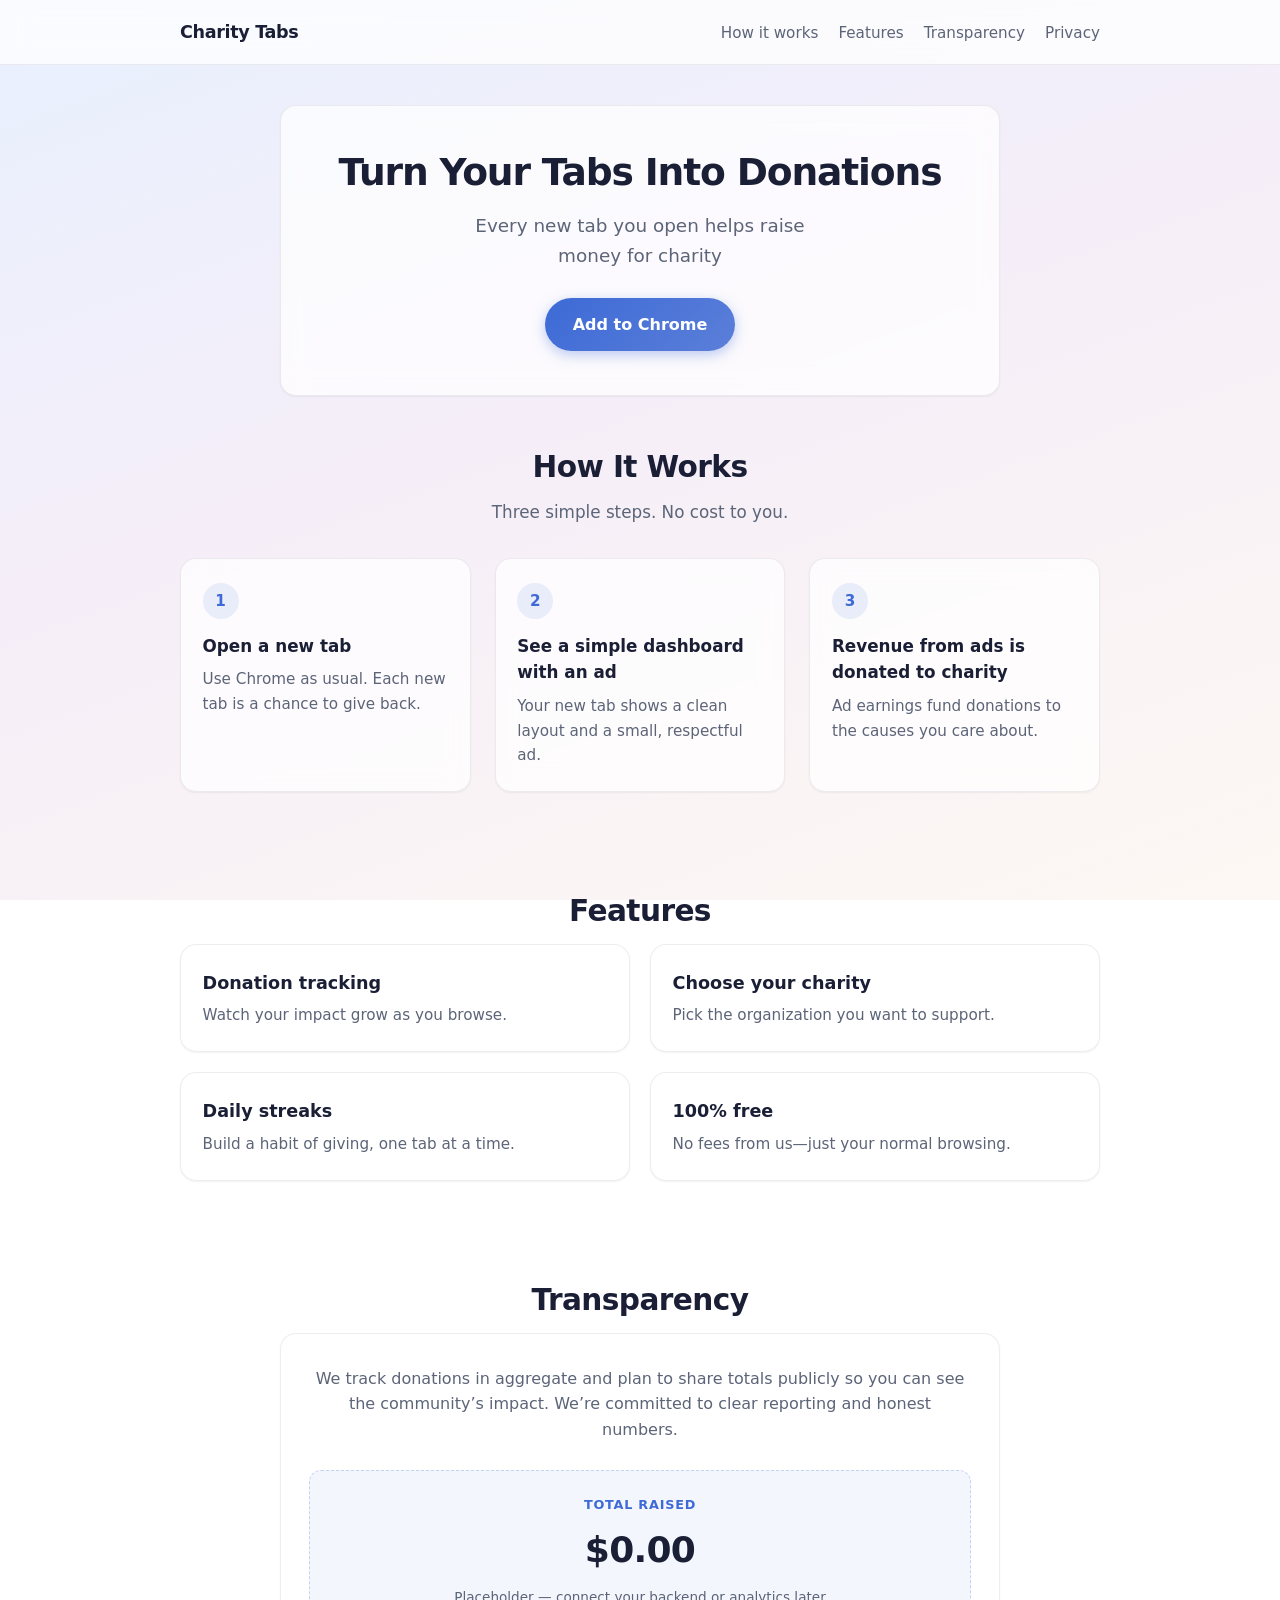
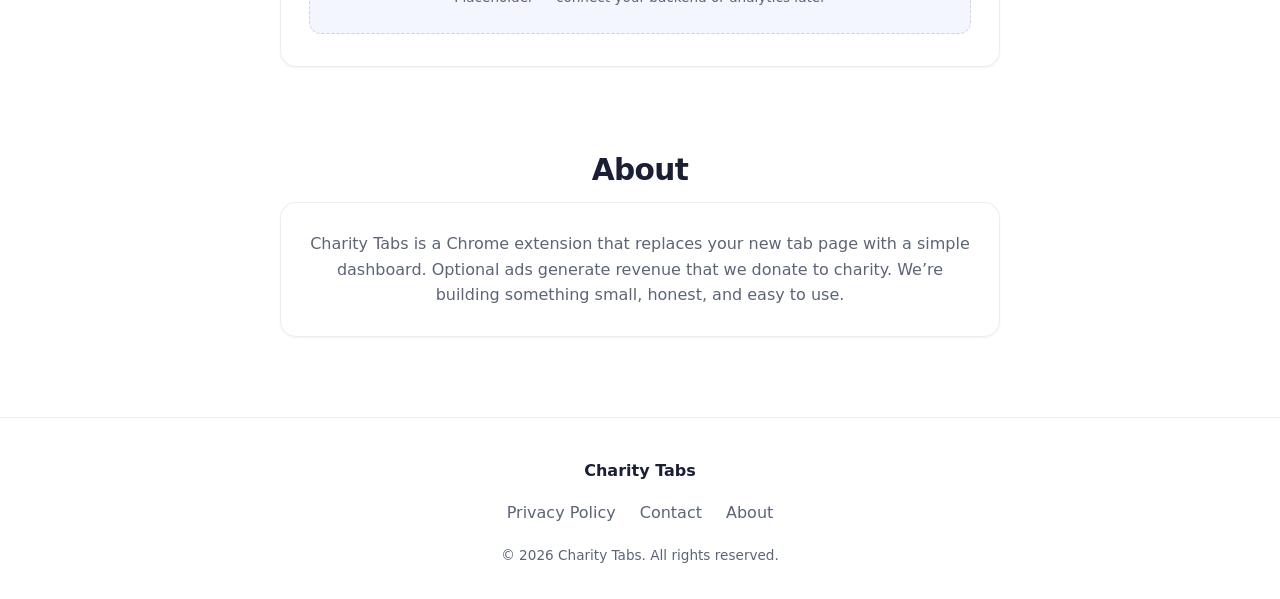
==== index.html @ baa502e2 "Add files via upload" ====
<!DOCTYPE html>
<html lang="en">
<head>
  <meta charset="UTF-8" />
  <meta name="viewport" content="width=device-width, initial-scale=1.0" />
  <meta name="description" content="Charity Tabs — turn every new tab into donations for charity. Free Chrome extension." />
  <title>Charity Tabs — Turn Your Tabs Into Donations</title>
  <link rel="stylesheet" href="styles.css" />
</head>
<body>
  <!-- Site navigation: sticky top bar with in-page anchors -->
  <header class="site-header">
    <nav class="nav" aria-label="Main">
      <a class="nav__brand" href="#">Charity Tabs</a>
      <button type="button" class="nav__toggle" aria-expanded="false" aria-controls="nav-menu" aria-label="Open menu">
        <span class="nav__toggle-bar" aria-hidden="true"></span>
        <span class="nav__toggle-bar" aria-hidden="true"></span>
        <span class="nav__toggle-bar" aria-hidden="true"></span>
      </button>
      <ul id="nav-menu" class="nav__links">
        <li><a href="#how-it-works">How it works</a></li>
        <li><a href="#features">Features</a></li>
        <li><a href="#transparency">Transparency</a></li>
        <li><a href="privacy.html">Privacy</a></li>
      </ul>
    </nav>
  </header>

  <main>
    <!-- Hero: primary headline and CTA -->
    <section class="hero section" aria-labelledby="hero-title">
      <div class="hero__inner card card--hero">
        <h1 id="hero-title" class="hero__title">Turn Your Tabs Into Donations</h1>
        <p class="hero__subtitle">Every new tab you open helps raise money for charity</p>
        <a class="btn btn--primary" href="https://chrome.google.com/webstore" target="_blank" rel="noopener noreferrer">Add to Chrome</a>
      </div>
    </section>

    <!-- How it works: three numbered steps -->
    <section id="how-it-works" class="section section--tight" aria-labelledby="how-title">
      <h2 id="how-title" class="section__title">How It Works</h2>
      <p class="section__lead">Three simple steps. No cost to you.</p>
      <ol class="steps">
        <li class="steps__item card">
          <span class="steps__num" aria-hidden="true">1</span>
          <h3 class="steps__heading">Open a new tab</h3>
          <p class="steps__text">Use Chrome as usual. Each new tab is a chance to give back.</p>
        </li>
        <li class="steps__item card">
          <span class="steps__num" aria-hidden="true">2</span>
          <h3 class="steps__heading">See a simple dashboard with an ad</h3>
          <p class="steps__text">Your new tab shows a clean layout and a small, respectful ad.</p>
        </li>
        <li class="steps__item card">
          <span class="steps__num" aria-hidden="true">3</span>
          <h3 class="steps__heading">Revenue from ads is donated to charity</h3>
          <p class="steps__text">Ad earnings fund donations to the causes you care about.</p>
        </li>
      </ol>
    </section>

    <!-- Features: grid of benefit cards -->
    <section id="features" class="section" aria-labelledby="features-title">
      <h2 id="features-title" class="section__title">Features</h2>
      <ul class="feature-grid">
        <li class="feature card">
          <h3 class="feature__title">Donation tracking</h3>
          <p class="feature__text">Watch your impact grow as you browse.</p>
        </li>
        <li class="feature card">
          <h3 class="feature__title">Choose your charity</h3>
          <p class="feature__text">Pick the organization you want to support.</p>
        </li>
        <li class="feature card">
          <h3 class="feature__title">Daily streaks</h3>
          <p class="feature__text">Build a habit of giving, one tab at a time.</p>
        </li>
        <li class="feature card">
          <h3 class="feature__title">100% free</h3>
          <p class="feature__text">No fees from us—just your normal browsing.</p>
        </li>
      </ul>
    </section>

    <!-- Transparency: trust copy + total raised placeholder -->
    <section id="transparency" class="section" aria-labelledby="transparency-title">
      <h2 id="transparency-title" class="section__title">Transparency</h2>
      <div class="transparency card">
        <p class="transparency__text">
          We track donations in aggregate and plan to share totals publicly so you can see
          the community’s impact. We’re committed to clear reporting and honest numbers.
        </p>
        <div class="transparency__stat" role="status" aria-live="polite">
          <span class="transparency__stat-label">Total raised</span>
          <span class="transparency__stat-value" id="total-raised">—</span>
          <span class="transparency__stat-note">Placeholder — connect your backend or analytics later</span>
        </div>
      </div>
    </section>

    <!-- About: short project blurb for footer link target -->
    <section id="about" class="section section--tight" aria-labelledby="about-title">
      <h2 id="about-title" class="section__title">About</h2>
      <div class="about card">
        <p class="about__text">
          Charity Tabs is a Chrome extension that replaces your new tab page with a simple dashboard.
          Optional ads generate revenue that we donate to charity. We’re building something small,
          honest, and easy to use.
        </p>
      </div>
    </section>
  </main>

  <!-- Footer: legal and contact links -->
  <footer class="footer">
    <div class="footer__inner">
      <p class="footer__brand">Charity Tabs</p>
      <ul class="footer__links">
        <li><a href="privacy.html">Privacy Policy</a></li>
        <li><a href="mailto:hello@charitytabs.example">Contact</a></li>
        <li><a href="#about">About</a></li>
      </ul>
      <p class="footer__fine">© <span id="year"></span> Charity Tabs. All rights reserved.</p>
    </div>
  </footer>

  <script src="script.js"></script>
</body>
</html>
---- styles.css ----
/*
  Charity Tabs — global styles
  System font stack, soft gradient page background, card sections, responsive layout.
*/

/* --- CSS custom properties (theme) --- */
:root {
  --color-bg-start: #e8f0fe;
  --color-bg-end: #f5eef8;
  --color-surface: rgba(255, 255, 255, 0.72);
  --color-surface-solid: #ffffff;
  --color-text: #1a1f36;
  --color-text-muted: #5c6478;
  --color-accent: #3d6ad6;
  --color-accent-hover: #2d56b8;
  --color-border: rgba(26, 31, 54, 0.08);
  --shadow-sm: 0 1px 2px rgba(26, 31, 54, 0.06);
  --shadow-md: 0 8px 32px rgba(26, 31, 54, 0.08);
  --radius: 16px;
  --radius-sm: 12px;
  --max-width: 720px;
  --max-width-wide: 960px;
  --header-height: 64px;
}

/* --- reset / base --- */
*,
*::before,
*::after {
  box-sizing: border-box;
}

html {
  scroll-behavior: smooth;
}

body {
  margin: 0;
  min-height: 100vh;
  font-family: system-ui, -apple-system, BlinkMacSystemFont, "Segoe UI", Roboto, "Helvetica Neue", Arial, sans-serif;
  font-size: 1rem;
  line-height: 1.6;
  color: var(--color-text);
  background: linear-gradient(160deg, var(--color-bg-start) 0%, var(--color-bg-end) 45%, #fdf8f3 100%);
  background-attachment: fixed;
}

/* --- layout utilities --- */
.section {
  max-width: var(--max-width-wide);
  margin: 0 auto;
  padding: 3rem 1.25rem;
}

.section--tight {
  padding-top: 2rem;
}

.section__title {
  margin: 0 0 0.5rem;
  font-size: clamp(1.5rem, 4vw, 1.85rem);
  font-weight: 700;
  text-align: center;
  letter-spacing: -0.02em;
}

.section__lead {
  margin: 0 0 2rem;
  text-align: center;
  color: var(--color-text-muted);
  font-size: 1.05rem;
}

/* --- cards (shared) --- */
.card {
  background: var(--color-surface);
  backdrop-filter: blur(12px);
  -webkit-backdrop-filter: blur(12px);
  border: 1px solid var(--color-border);
  border-radius: var(--radius);
  box-shadow: var(--shadow-sm);
  transition: transform 0.2s ease, box-shadow 0.2s ease, border-color 0.2s ease;
}

.card:hover {
  transform: translateY(-2px);
  box-shadow: var(--shadow-md);
  border-color: rgba(61, 106, 214, 0.15);
}

/* --- header / navbar --- */
.site-header {
  position: sticky;
  top: 0;
  z-index: 100;
  background: rgba(255, 255, 255, 0.75);
  backdrop-filter: blur(14px);
  -webkit-backdrop-filter: blur(14px);
  border-bottom: 1px solid var(--color-border);
}

.nav {
  display: flex;
  align-items: center;
  justify-content: space-between;
  flex-wrap: wrap;
  gap: 0.75rem;
  max-width: var(--max-width-wide);
  margin: 0 auto;
  padding: 0.85rem 1.25rem;
  min-height: var(--header-height);
}

.nav__brand {
  font-weight: 700;
  font-size: 1.1rem;
  color: var(--color-text);
  text-decoration: none;
  letter-spacing: -0.02em;
  transition: color 0.2s ease;
}

.nav__brand:hover {
  color: var(--color-accent);
}

/* Mobile menu toggle (hidden on desktop) */
.nav__toggle {
  display: none;
  flex-direction: column;
  justify-content: center;
  gap: 5px;
  padding: 0.5rem;
  border: 1px solid var(--color-border);
  border-radius: var(--radius-sm);
  background: var(--color-surface-solid);
  cursor: pointer;
  transition: border-color 0.2s ease, box-shadow 0.2s ease;
}

.nav__toggle:hover {
  border-color: rgba(61, 106, 214, 0.25);
  box-shadow: var(--shadow-sm);
}

.nav__toggle-bar {
  display: block;
  width: 22px;
  height: 2px;
  background: var(--color-text);
  border-radius: 1px;
  transition: transform 0.25s ease, opacity 0.2s ease;
}

/* When menu is open, animate hamburger to a simple X */
.nav__toggle[aria-expanded="true"] .nav__toggle-bar:nth-child(1) {
  transform: translateY(7px) rotate(45deg);
}

.nav__toggle[aria-expanded="true"] .nav__toggle-bar:nth-child(2) {
  opacity: 0;
}

.nav__toggle[aria-expanded="true"] .nav__toggle-bar:nth-child(3) {
  transform: translateY(-7px) rotate(-45deg);
}

.nav__links {
  display: flex;
  flex-wrap: wrap;
  align-items: center;
  gap: 0.25rem 1.25rem;
  margin: 0;
  padding: 0;
  list-style: none;
}

.nav__links a {
  color: var(--color-text-muted);
  text-decoration: none;
  font-weight: 500;
  font-size: 0.95rem;
  padding: 0.35rem 0;
  border-bottom: 2px solid transparent;
  transition: color 0.2s ease, border-color 0.2s ease;
}

.nav__links a:hover {
  color: var(--color-accent);
  border-bottom-color: rgba(61, 106, 214, 0.35);
}

/* --- hero --- */
.hero {
  padding-top: 2.5rem;
  padding-bottom: 1rem;
}

.hero__inner {
  max-width: var(--max-width);
  margin: 0 auto;
  padding: 2.75rem 2rem;
  text-align: center;
}

.card--hero:hover {
  transform: none;
}

.hero__title {
  margin: 0 0 1rem;
  font-size: clamp(1.85rem, 5vw, 2.35rem);
  font-weight: 800;
  line-height: 1.2;
  letter-spacing: -0.03em;
}

.hero__subtitle {
  margin: 0 0 1.75rem;
  font-size: 1.15rem;
  color: var(--color-text-muted);
  max-width: 32ch;
  margin-left: auto;
  margin-right: auto;
}

/* --- buttons --- */
.btn {
  display: inline-flex;
  align-items: center;
  justify-content: center;
  padding: 0.85rem 1.75rem;
  font-size: 1rem;
  font-weight: 600;
  text-decoration: none;
  border-radius: 999px;
  border: none;
  cursor: pointer;
  transition: background 0.2s ease, transform 0.15s ease, box-shadow 0.2s ease;
}

.btn--primary {
  background: linear-gradient(135deg, var(--color-accent) 0%, #5b7fd9 100%);
  color: #fff;
  box-shadow: 0 4px 14px rgba(61, 106, 214, 0.35);
}

.btn--primary:hover {
  background: linear-gradient(135deg, var(--color-accent-hover) 0%, #4a6fd0 100%);
  transform: translateY(-1px);
  box-shadow: 0 6px 20px rgba(61, 106, 214, 0.4);
}

.btn--primary:active {
  transform: translateY(0);
}

/* --- steps (how it works) --- */
.steps {
  margin: 0;
  padding: 0;
  list-style: none;
  display: grid;
  gap: 1.25rem;
}

@media (min-width: 700px) {
  .steps {
    grid-template-columns: repeat(3, 1fr);
    gap: 1.5rem;
  }
}

.steps__item {
  padding: 1.5rem 1.35rem;
  position: relative;
}

.steps__num {
  display: inline-flex;
  align-items: center;
  justify-content: center;
  width: 2.25rem;
  height: 2.25rem;
  margin-bottom: 0.85rem;
  font-size: 0.95rem;
  font-weight: 700;
  color: var(--color-accent);
  background: rgba(61, 106, 214, 0.1);
  border-radius: 50%;
}

.steps__heading {
  margin: 0 0 0.5rem;
  font-size: 1.05rem;
  font-weight: 700;
}

.steps__text {
  margin: 0;
  font-size: 0.95rem;
  color: var(--color-text-muted);
}

/* --- features grid --- */
.feature-grid {
  margin: 0;
  padding: 0;
  list-style: none;
  display: grid;
  gap: 1.25rem;
  grid-template-columns: 1fr;
}

@media (min-width: 560px) {
  .feature-grid {
    grid-template-columns: repeat(2, 1fr);
  }
}

.feature {
  padding: 1.5rem 1.35rem;
}

.feature__title {
  margin: 0 0 0.4rem;
  font-size: 1.1rem;
  font-weight: 700;
}

.feature__text {
  margin: 0;
  font-size: 0.95rem;
  color: var(--color-text-muted);
}

/* --- transparency --- */
.transparency {
  max-width: var(--max-width);
  margin: 0 auto;
  padding: 2rem 1.75rem;
}

.transparency__text {
  margin: 0 0 1.75rem;
  color: var(--color-text-muted);
  text-align: center;
}

.transparency__stat {
  text-align: center;
  padding: 1.5rem;
  background: rgba(61, 106, 214, 0.06);
  border-radius: var(--radius-sm);
  border: 1px dashed rgba(61, 106, 214, 0.25);
}

.transparency__stat-label {
  display: block;
  font-size: 0.8rem;
  font-weight: 600;
  text-transform: uppercase;
  letter-spacing: 0.06em;
  color: var(--color-accent);
  margin-bottom: 0.35rem;
}

.transparency__stat-value {
  display: block;
  font-size: clamp(1.75rem, 4vw, 2.25rem);
  font-weight: 800;
  letter-spacing: -0.02em;
  color: var(--color-text);
}

.transparency__stat-note {
  display: block;
  margin-top: 0.5rem;
  font-size: 0.85rem;
  color: var(--color-text-muted);
}

/* --- footer --- */
.footer {
  margin-top: 2rem;
  padding: 2.5rem 1.25rem 2rem;
  border-top: 1px solid var(--color-border);
  background: rgba(255, 255, 255, 0.5);
}

.footer__inner {
  max-width: var(--max-width-wide);
  margin: 0 auto;
  text-align: center;
}

.footer__brand {
  margin: 0 0 1rem;
  font-weight: 700;
  font-size: 1rem;
}

.footer__links {
  display: flex;
  flex-wrap: wrap;
  justify-content: center;
  gap: 0.75rem 1.5rem;
  margin: 0 0 1.25rem;
  padding: 0;
  list-style: none;
}

.footer__links a {
  color: var(--color-text-muted);
  text-decoration: none;
  font-weight: 500;
  transition: color 0.2s ease;
}

.footer__links a:hover {
  color: var(--color-accent);
}

.footer__fine {
  margin: 0;
  font-size: 0.85rem;
  color: var(--color-text-muted);
}

/* --- privacy page (shared body styles; specific in privacy.html wrapper) --- */
.page-main {
  max-width: 640px;
  margin: 0 auto;
  padding: 2rem 1.25rem 4rem;
}

.page-main h1 {
  margin: 0 0 0.5rem;
  font-size: clamp(1.65rem, 4vw, 2rem);
}

.page-main .lead {
  color: var(--color-text-muted);
  margin: 0 0 2rem;
}

.page-main h2 {
  margin: 2rem 0 0.75rem;
  font-size: 1.15rem;
}

.page-main p,
.page-main ul {
  margin: 0 0 1rem;
  color: var(--color-text-muted);
}

.page-main ul {
  padding-left: 1.25rem;
}

.back-link {
  display: inline-block;
  margin-bottom: 1.5rem;
  color: var(--color-accent);
  text-decoration: none;
  font-weight: 500;
  transition: opacity 0.2s ease;
}

.back-link:hover {
  opacity: 0.85;
}

/* --- about block --- */
.about {
  max-width: var(--max-width);
  margin: 0 auto;
  padding: 1.75rem 1.5rem;
}

.about__text {
  margin: 0;
  color: var(--color-text-muted);
  text-align: center;
}

/* --- subpage nav (privacy): no hamburger, links stay visible --- */
.nav--plain .nav__toggle {
  display: none !important;
}

.nav--plain .nav__links {
  display: flex;
  width: auto;
  flex-direction: row;
  flex-wrap: wrap;
  border-top: none;
  margin-top: 0;
  padding: 0;
}

/* --- responsive nav: collapse to hamburger --- */
@media (max-width: 640px) {
  .nav__toggle {
    display: flex;
  }

  .nav--plain .nav__toggle {
    display: none !important;
  }

  .nav__links {
    display: none;
    width: 100%;
    flex-direction: column;
    align-items: flex-start;
    padding: 0.5rem 0 0.75rem;
    border-top: 1px solid var(--color-border);
    margin-top: 0.5rem;
  }

  .nav--plain .nav__links {
    display: flex;
    width: auto;
    flex-direction: row;
    flex-wrap: wrap;
    align-items: center;
    border-top: none;
    margin-top: 0;
    padding: 0;
  }

  .nav__links.is-open {
    display: flex;
  }
}
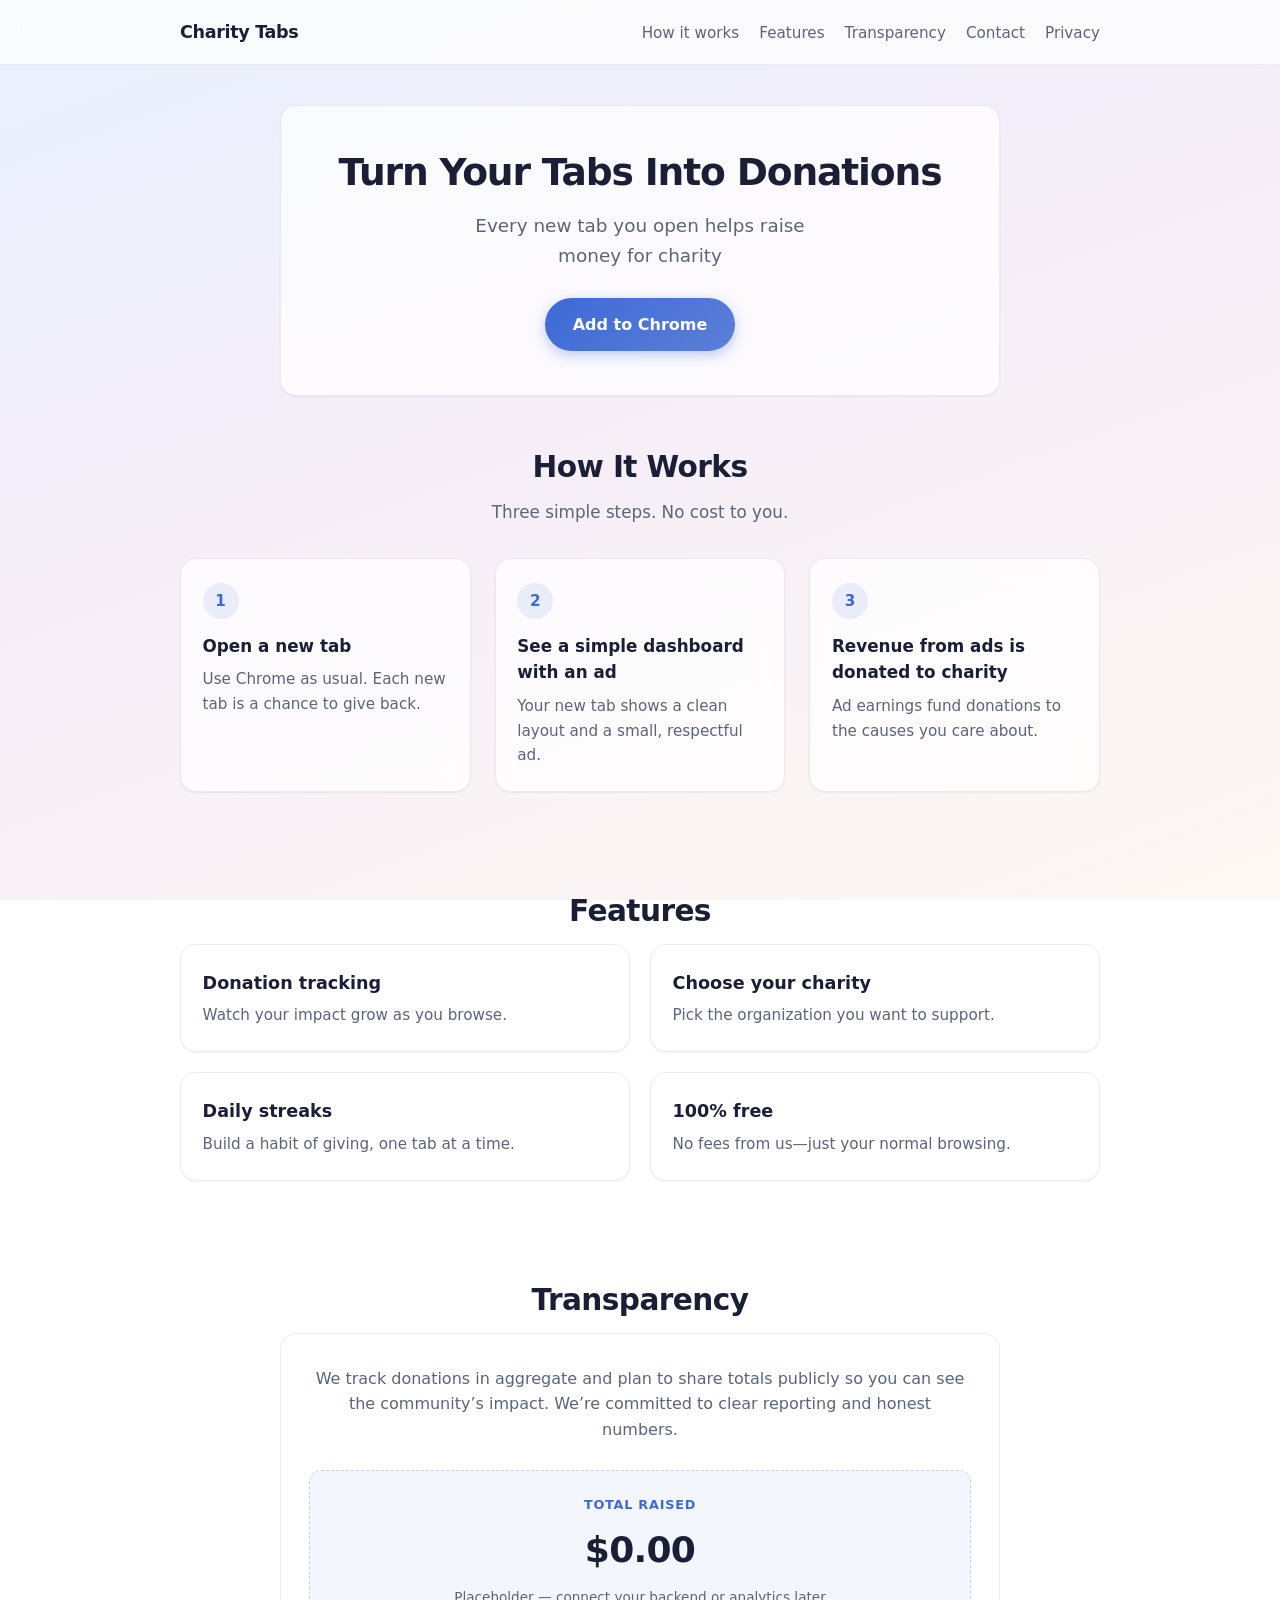
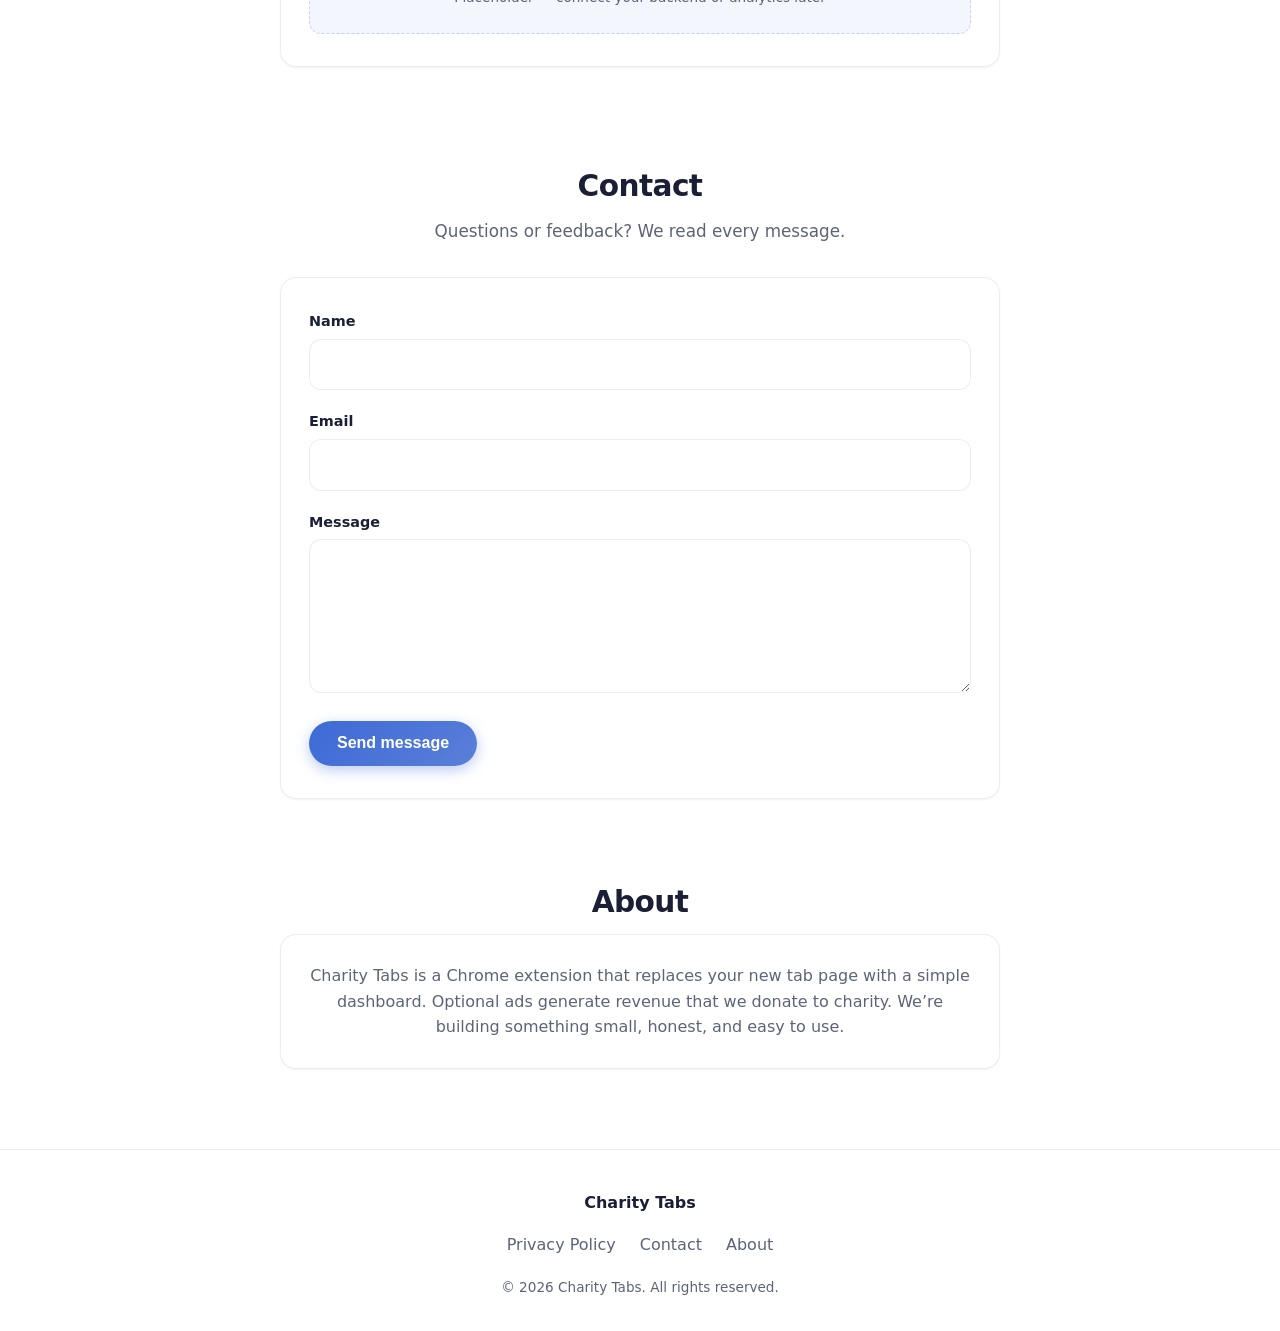
==== commit 6b9c7928: "Add files via upload" ====
--- a/index.html
+++ b/index.html
@@ -21,6 +21,7 @@
         <li><a href="#how-it-works">How it works</a></li>
         <li><a href="#features">Features</a></li>
         <li><a href="#transparency">Transparency</a></li>
+        <li><a href="#contact">Contact</a></li>
         <li><a href="privacy.html">Privacy</a></li>
       </ul>
     </nav>
@@ -98,6 +99,45 @@
       </div>
     </section>
 
+    <!-- Contact: form submits via FormSubmit → htgamesdev@gmail.com (see script.js) -->
+    <section id="contact" class="section" aria-labelledby="contact-title">
+      <h2 id="contact-title" class="section__title">Contact</h2>
+      <p class="section__lead">Questions or feedback? We read every message.</p>
+      <form
+        id="contact-form"
+        class="contact-form card"
+        action="https://formsubmit.co/htgamesdev@gmail.com"
+        method="POST"
+      >
+        <!-- Spam honeypot: must stay empty (FormSubmit rejects if filled) -->
+        <input
+          type="text"
+          name="_honey"
+          class="contact-form__honeypot"
+          tabindex="-1"
+          autocomplete="off"
+          aria-hidden="true"
+        />
+        <input type="hidden" name="_subject" value="Charity Tabs — Contact form" />
+        <div class="contact-form__fields">
+          <div class="contact-form__field">
+            <label for="contact-name">Name</label>
+            <input id="contact-name" name="name" type="text" required autocomplete="name" />
+          </div>
+          <div class="contact-form__field">
+            <label for="contact-email">Email</label>
+            <input id="contact-email" name="email" type="email" required autocomplete="email" />
+          </div>
+          <div class="contact-form__field">
+            <label for="contact-message">Message</label>
+            <textarea id="contact-message" name="message" rows="5" required></textarea>
+          </div>
+        </div>
+        <p id="contact-status" class="contact-form__status" role="status" aria-live="polite" hidden></p>
+        <button type="submit" class="btn btn--primary contact-form__submit">Send message</button>
+      </form>
+    </section>
+
     <!-- About: short project blurb for footer link target -->
     <section id="about" class="section section--tight" aria-labelledby="about-title">
       <h2 id="about-title" class="section__title">About</h2>
@@ -117,7 +157,7 @@
       <p class="footer__brand">Charity Tabs</p>
       <ul class="footer__links">
         <li><a href="privacy.html">Privacy Policy</a></li>
-        <li><a href="mailto:hello@charitytabs.example">Contact</a></li>
+        <li><a href="#contact">Contact</a></li>
         <li><a href="#about">About</a></li>
       </ul>
       <p class="footer__fine">© <span id="year"></span> Charity Tabs. All rights reserved.</p>
--- a/styles.css
+++ b/styles.css
@@ -485,6 +485,111 @@
   text-align: center;
 }
 
+/* --- contact form --- */
+.contact-form.card:hover {
+  transform: none;
+  box-shadow: var(--shadow-sm);
+  border-color: var(--color-border);
+}
+
+.contact-form {
+  position: relative;
+  max-width: var(--max-width);
+  margin: 0 auto;
+  padding: 2rem 1.75rem;
+}
+
+.contact-form__honeypot {
+  position: absolute;
+  width: 1px;
+  height: 1px;
+  padding: 0;
+  margin: -1px;
+  overflow: hidden;
+  clip: rect(0, 0, 0, 0);
+  white-space: nowrap;
+  border: 0;
+}
+
+.contact-form__fields {
+  display: flex;
+  flex-direction: column;
+  gap: 1.25rem;
+  margin-bottom: 1.25rem;
+}
+
+.contact-form__field label {
+  display: block;
+  margin-bottom: 0.35rem;
+  font-weight: 600;
+  font-size: 0.9rem;
+  color: var(--color-text);
+}
+
+.contact-form__field input,
+.contact-form__field textarea {
+  width: 100%;
+  padding: 0.75rem 0.9rem;
+  font: inherit;
+  color: var(--color-text);
+  background: var(--color-surface-solid);
+  border: 1px solid var(--color-border);
+  border-radius: var(--radius-sm);
+  transition: border-color 0.2s ease, box-shadow 0.2s ease;
+}
+
+.contact-form__field input:hover,
+.contact-form__field textarea:hover {
+  border-color: rgba(61, 106, 214, 0.25);
+}
+
+.contact-form__field input:focus,
+.contact-form__field textarea:focus {
+  outline: none;
+  border-color: var(--color-accent);
+  box-shadow: 0 0 0 3px rgba(61, 106, 214, 0.2);
+}
+
+.contact-form__field textarea {
+  resize: vertical;
+  min-height: 8rem;
+}
+
+.contact-form__status {
+  margin: 0 0 1rem;
+  padding: 0.75rem 1rem;
+  font-size: 0.95rem;
+  border-radius: var(--radius-sm);
+  text-align: center;
+}
+
+.contact-form__status:not([hidden]) {
+  display: block;
+}
+
+.contact-form__status--success {
+  color: #1b5e20;
+  background: rgba(46, 125, 50, 0.12);
+  border: 1px solid rgba(46, 125, 50, 0.25);
+}
+
+.contact-form__status--error {
+  color: #b71c1c;
+  background: rgba(211, 47, 47, 0.1);
+  border: 1px solid rgba(211, 47, 47, 0.25);
+}
+
+.contact-form__submit:disabled {
+  opacity: 0.65;
+  cursor: not-allowed;
+  transform: none;
+}
+
+.contact-form__submit:disabled:hover {
+  transform: none;
+  box-shadow: 0 4px 14px rgba(61, 106, 214, 0.35);
+}
+
 /* --- subpage nav (privacy): no hamburger, links stay visible --- */
 .nav--plain .nav__toggle {
   display: none !important;
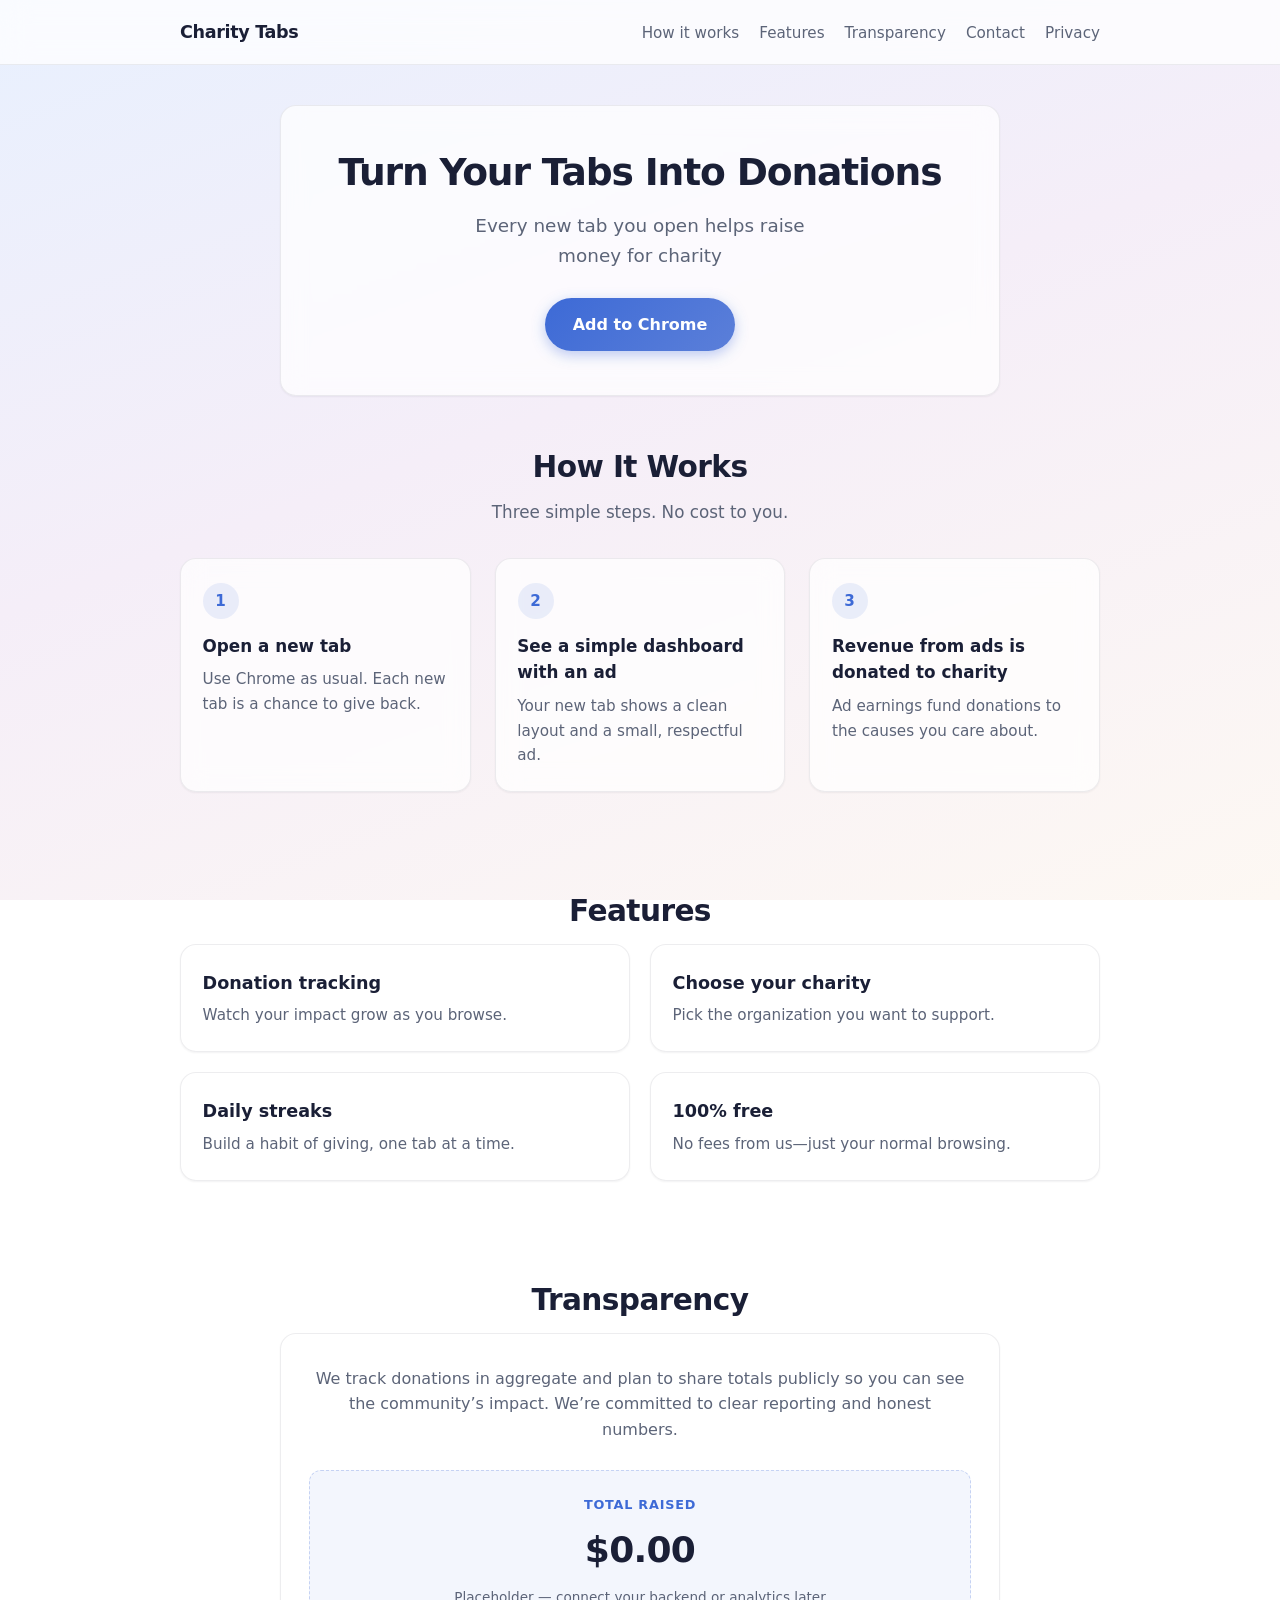
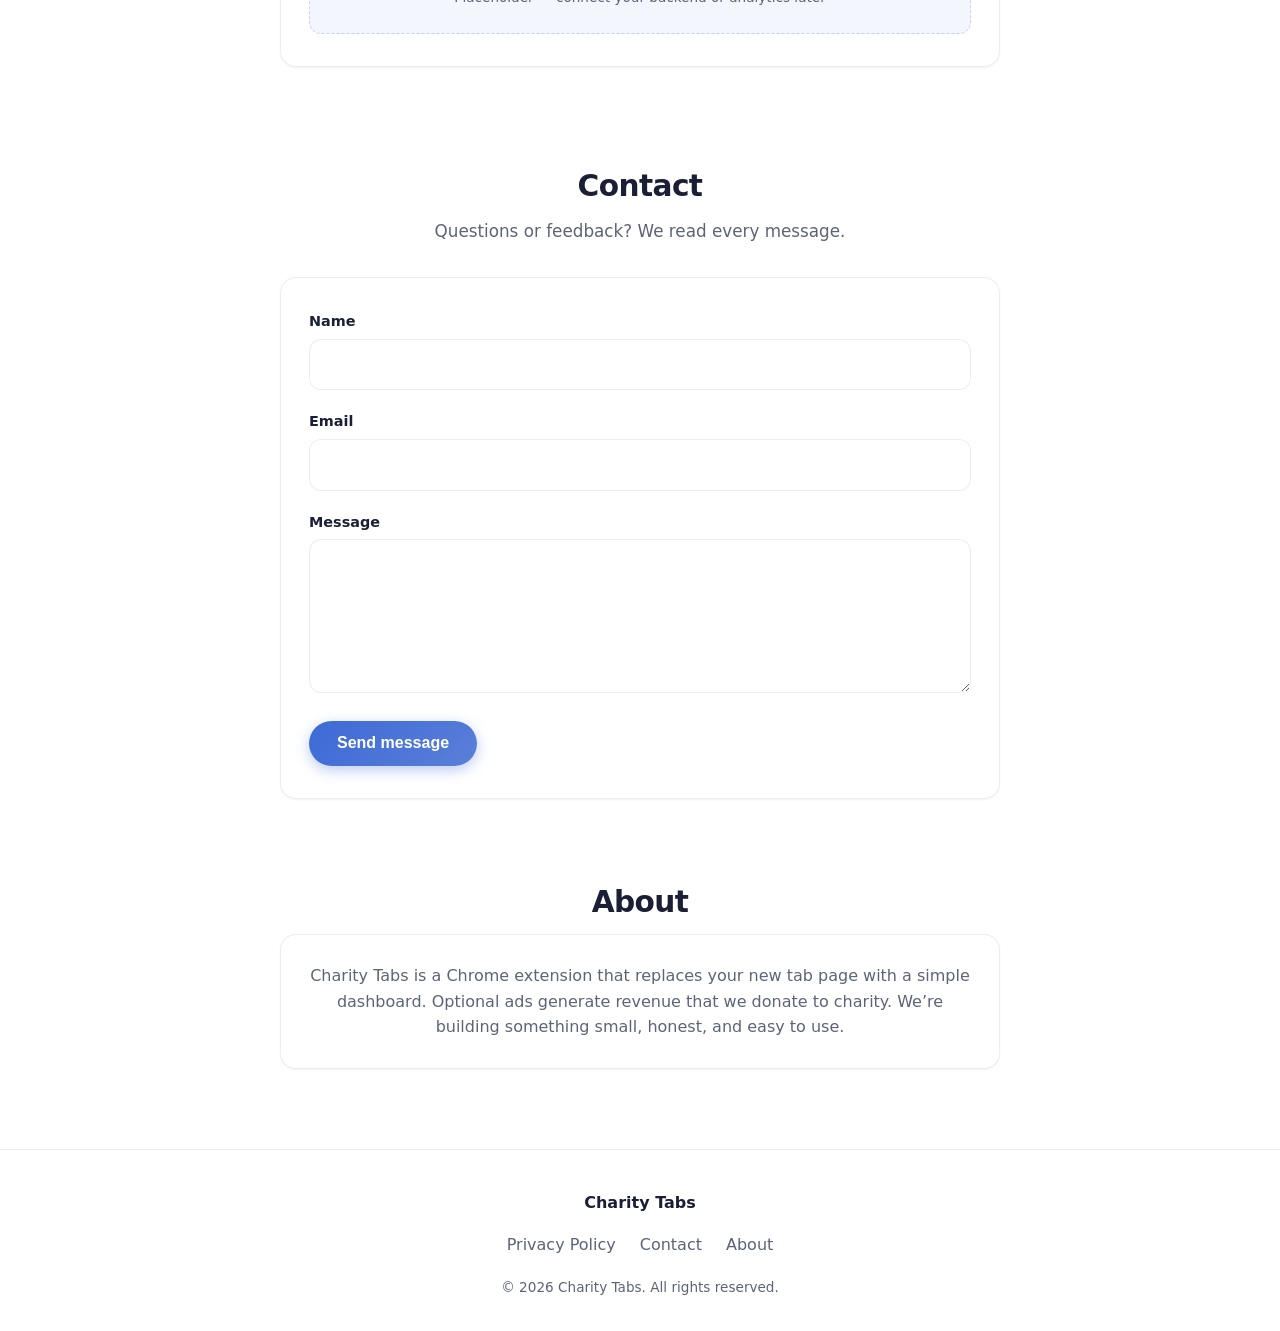
==== commit 338f757b: "Add files via upload" ====
--- a/index.html
+++ b/index.html
@@ -6,6 +6,8 @@
   <meta name="description" content="Charity Tabs — turn every new tab into donations for charity. Free Chrome extension." />
   <title>Charity Tabs — Turn Your Tabs Into Donations</title>
   <link rel="stylesheet" href="styles.css" />
+  <script async src="https://pagead2.googlesyndication.com/pagead/js/adsbygoogle.js?client=ca-pub-7150206298025101"
+    crossorigin="anonymous"></script>
 </head>
 <body>
   <!-- Site navigation: sticky top bar with in-page anchors -->
--- a/styles.css
+++ b/styles.css
@@ -434,6 +434,15 @@
   padding: 2rem 1.25rem 4rem;
 }
 
+/* Termly / long-form legal (privacy.html) */
+.privacy-policy-main {
+  box-sizing: border-box;
+  max-width: 56rem;
+  margin: 0 auto;
+  padding: 2rem 1.25rem 4rem;
+  overflow-x: auto;
+}
+
 .page-main h1 {
   margin: 0 0 0.5rem;
   font-size: clamp(1.65rem, 4vw, 2rem);
